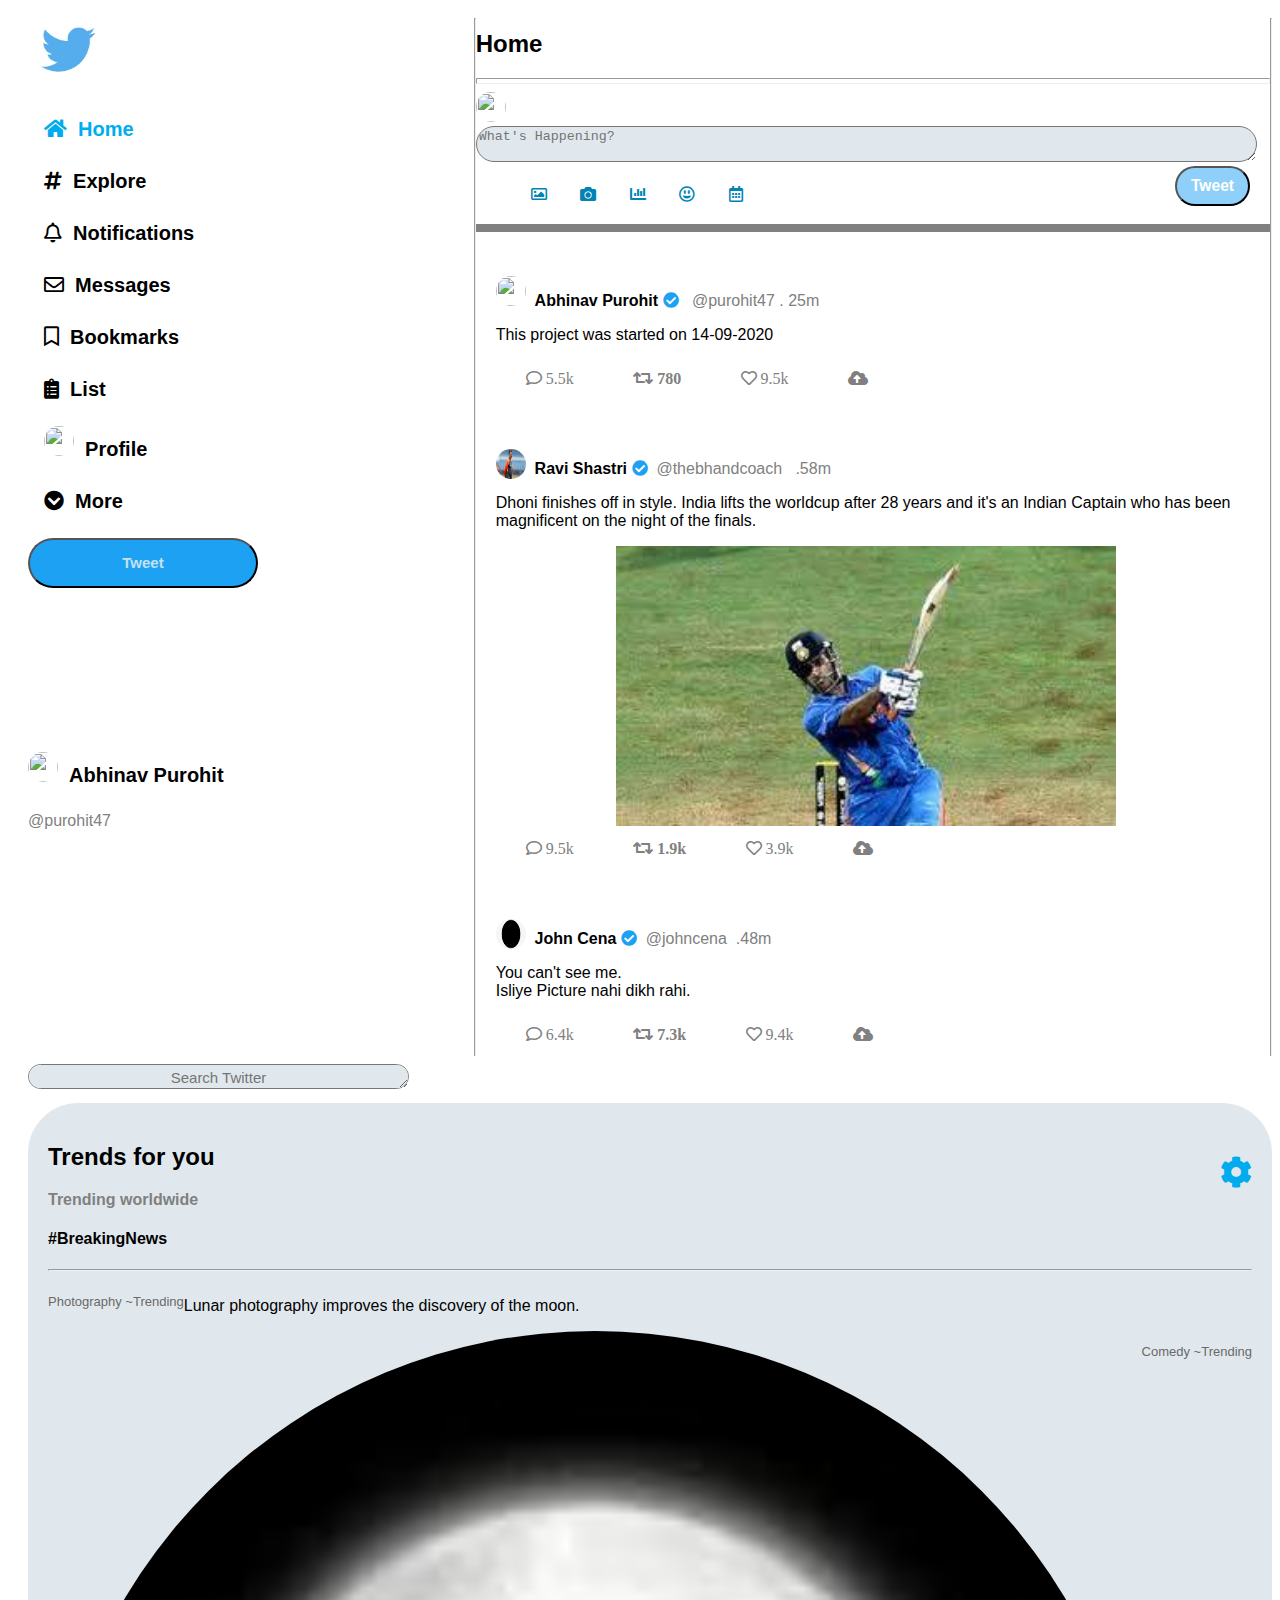
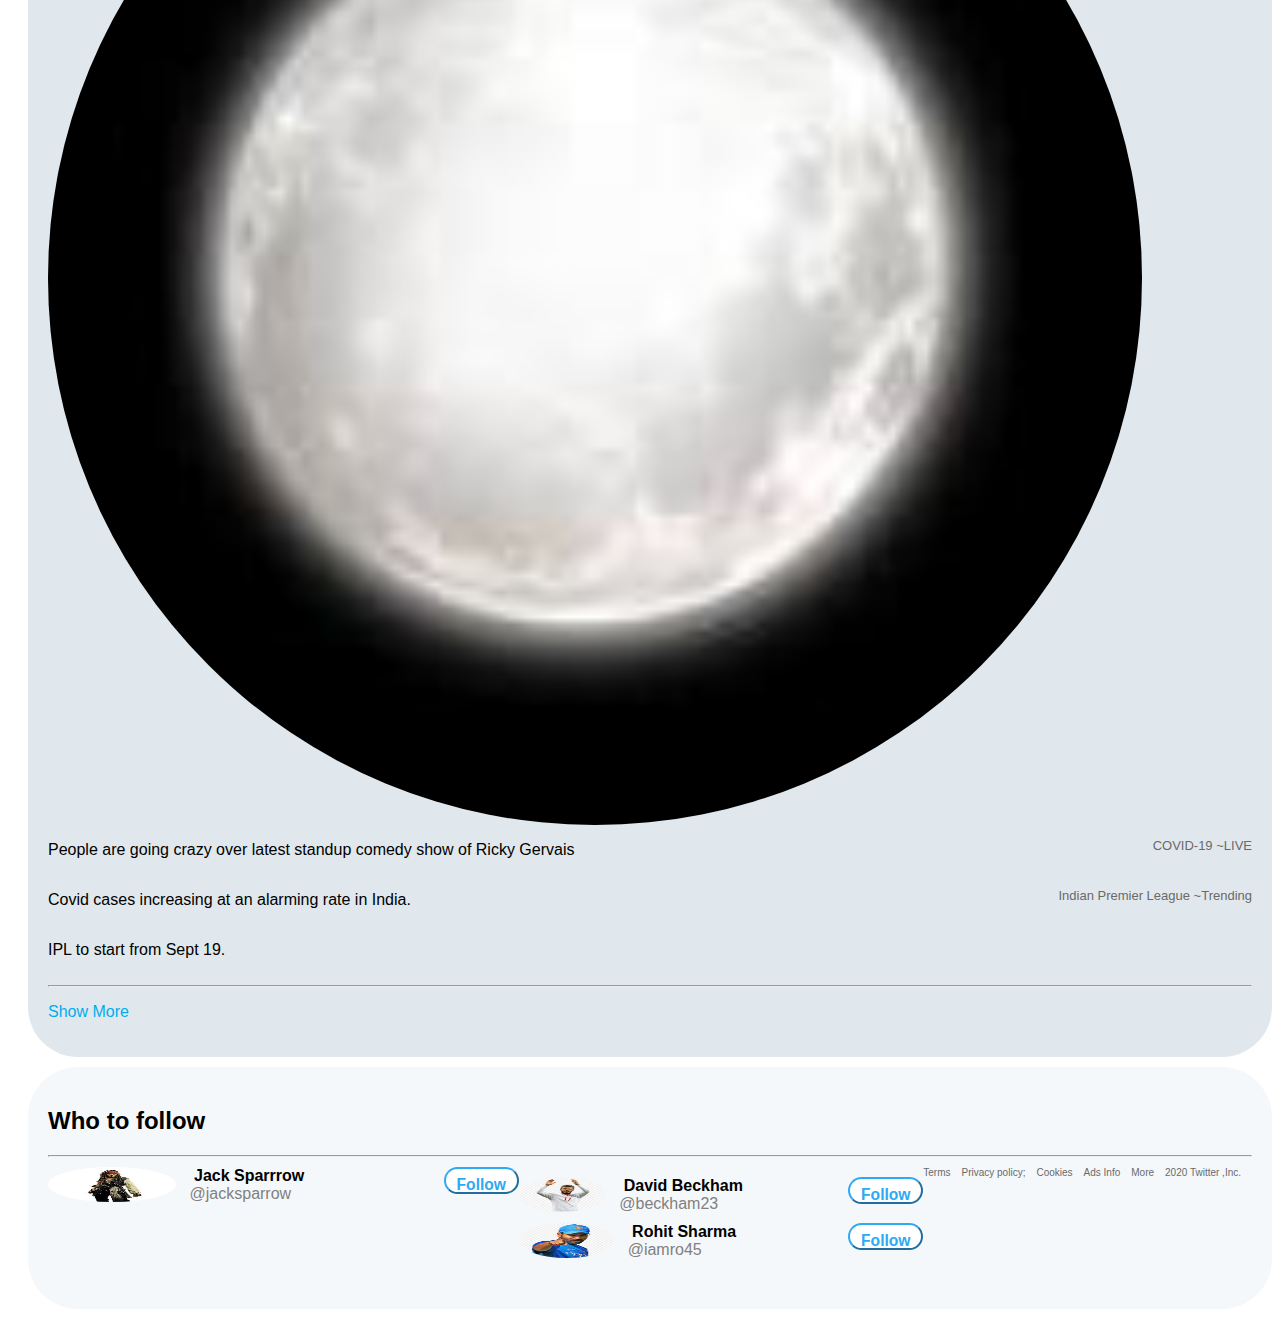
==== index.html @ 288c3674 "Initial Commit" ====
<!DOCTYPE html>
<html>

<head>
    <title>Twitter Clone(TD Project)</title>
    <meta charset="UTF-8">
    <meta name="viewport" content="width=device-width,initial-scale=1">
<meta http-equiv="X-UA-Compatible" content="IE=edge,chrome=1">
<meta name="HandheldFriendly" content="true">
    <link rel="stylesheet" href="css/styles.css">
    <link rel="stylesheet" href="css/all.css">
<style>
    
   
</style>
</head>

<body>

    <div class="row">
       <div class="side">
                <img src="image\twitter.jpeg" class="twittericon" height="21px"width="18px" >
               
                  
            <p><h2><a class="ani"><i class="fas fa-home home icon2"></i><strong class="ttb lg-hide md-hide sm-hide xs-hide">&nbsp;&nbsp;Home</strong></a></p> </h2>   
            <p><h2><a class="sideicon"><i class="fas fa-hashtag icon2"></i><strong class="textside lg-hide md-hide sm-hide xs-hide">&nbsp;&nbsp;Explore</strong></a></p></h2>
            <p><h2><a class="sideicon"><i class="far fa-bell icon2"></i><strong class="textside lg-hide md-hide sm-hide xs-hide">&nbsp;&nbsp;Notifications</strong ></a></p></h2>
           <p><h2><a class="sideicon"><i class="far fa-envelope icon2"></i><strong class="textside lg-hide md-hide sm-hide xs-hide">&nbsp;&nbsp;Messages</strong></a></p></h2>
           <p><h2><a class="sideicon"><i class="far fa-bookmark icon2"></i><strong class="textside lg-hide md-hide sm-hide xs-hide">&nbsp;&nbsp;Bookmarks</strong></a></p></h2>
          <p><h2><a class="sideicon"><i class="fas fa-clipboard-list icon2"></i><strong class="textside lg-hide md-hide sm-hide xs-hide">&nbsp;&nbsp;List</strong></a></p></h2>          
            <h2> <a class="sideicon"><img src="image/1.jpg" class="dp"><strong class="textside lg-hide md-hide sm-hide xs-hide">&nbsp;&nbsp;Profile </strong></a></i></p></h2>
           <p><h2><a class="sideicon"><i class="fas fa-chevron-circle-down icon2"></i><strong class="textside lg-hide md-hide sm-hide xs-hide">&nbsp;&nbsp;More</strong></a></p></h2>
            <button class="button"><i class="fas fa-feather-alt icon2 xl-hide"></i><h2 class="lg-hide md-hide sm-hide xs-hide">Tweet</h2></button>
            
            <br>
            <br>
            <br>
            <br>
            <br>
            <br>
            <br>
            <br>
            <br>
            <h2> <img src="image/1.jpg" class="dp"><strong class="dptext lg-hide md-hide sm-hide xs-hide">&nbsp;&nbsp;Abhinav Purohit </strong ></i></p></h2>
            <span class="use lg-hide md-hide sm-hide"> @purohit47 </span>
        </div>
        <hr width="1" size="auto">
        <div class="main">
           
            <h2>Home</h2>
            <hr size="8" width="100%">
           
            <img src="image/1.jpg" class="dp" height="40px"width="40px">
            <textarea placeholder="What's Happening?" cols="95" class="wh"></textarea>
          
            <div class="uppericon">

            
                <i class="far  fa-image pic"></i>
                <i class="fas fa-camera pic"></i>
                <i class="fas  fa-chart-bar pic"></i>
                <i class="far  fa-grin-alt pic"></i>
                <i class="far  fa-calendar-alt pic"></i>
            <button class="button2">
                <h3>Tweet</h3>
            </button>
           
        </div>

        <hr color="grey" size="10px">
            
            <div class="tweetcard">
           
                
            <p><img class="ppp"  src="image/1.jpg" ><strong>&nbsp;&nbsp;Abhinav Purohit&nbsp;<i class="fas fa-check-circle ac"></i></strong><span class="username">&nbsp;&nbsp; @purohit47&nbsp;. 25m</span></p>
                
                
        
            <p>This project was started on 14-09-2020</p>
           
            <i class="far fa-comment reactions1">&nbsp;5.5k</i>
            <i class="fas fa-retweet reactions1">&nbsp;780</i>
            <i class="far  fa-heart reactions3">&nbsp;9.5k</i>
            <i class="fas fa-cloud-upload-alt reactions1"></i>
        
        </div>
      
            <div class="tweetcard">
           <p><img class="ppp" src="image/ravi.jpg "><strong>&nbsp;&nbsp;Ravi Shastri&nbsp;<i class="fas fa-check-circle ac"></i></strong><span class="username">&nbsp;&nbsp;@thebhandcoach &nbsp; .58m</span> 
            
          
            <p> Dhoni finishes off in style. India lifts the worldcup after 28 years and it's an Indian Captain who has been magnificent on the night of the finals.  </p> 
          <img class="twi" src="image/dhoni.jpg" class="twi" height="290" width="300">
         
           <div>
             <i class="far  fa-comment reactions1">&nbsp;9.5k</i>
             <i class="fas fa-retweet reactions1">&nbsp;1.9k</i>
             <i class="far fa-heart reactions3">&nbsp;3.9k</i>
             <i class="fas fa-cloud-upload-alt reactions1"></i>
        </div>
        </div>
        <div class="tweetcard">
            <p><img class="ppp" src="image/black1.png" ><strong>&nbsp;&nbsp;John Cena <i class="fas fa-check-circle ac"></i></strong><span class="username">&nbsp;&nbsp;@johncena &nbsp;.48m</span>
            </p>
            <p>You can't see me.<br> Isliye Picture nahi dikh rahi.</p>
            
                <i class="far fa-comment reactions1">&nbsp;6.4k</i>
                <i class="fas fa-retweet reactions1">&nbsp;7.3k</i>
                <i class="far  fa-heart reactions3">&nbsp;9.4k</i>
                <i class="fas fa-cloud-upload-alt reactions1"></i>
            
        </div>
        </div>
          <hr width="1" size="auto">
        <div class="side sr md-hide sm-hide xs-hide">
            <div class="topnav">
              <textarea placeholder="Search Twitter" cols="40" class="search" ></textarea>
            </div>
            <div class="card">
                <h2><strong>
                    Trends for you
                </strong></h2>
              <i class="fas fa-2x fa-cog setting"></i>
                <strong class="trends">Trending worldwide</strong> <br>
                <h4>
                    <strong>
                        #BreakingNews
                    
                </h4></strong>
                <hr>
                <div class="row">
                 <p class="newstop">Photography ~Trending</p>   
                <p class="news">Lunar photography improves the discovery of the moon. </p> <img src="image/moon.jpg"class="newsimg" >
                <p class="newstop">Comedy ~Trending</p>
                <p class="news">People are going crazy over latest standup comedy show of Ricky Gervais</p>
                <p class="newstop">COVID-19 ~LIVE</p>
                <p class="news">Covid cases  increasing at an alarming rate in India. </p>
                <p class="newstop">Indian Premier League ~Trending</p>
                <p class="news">IPL to start from Sept 19.</p>
                            </div>
               
                <hr>
                <p class="show"> Show More</p>
            </div>
            <div class="card2">
                <h2><strong>
               Who to follow
                </strong> </h2><hr>
               <div class="row"> <img class="circular--square img" src="image/js.jpg" ><span class="id"><strong> &nbsp;&nbsp;&nbsp;&nbsp;Jack Sparrrow </strong><br>
               
               <span class="span2"> &nbsp;&nbsp;&nbsp;@jacksparrow </span></span>
               <button type="button" class="button3"><h3> Follow</button></h3> </button>
               

                  
            <div class="row"> <img class="circular--square img" src="image/db.jpg" ><span class="id"><strong> &nbsp;&nbsp;&nbsp;&nbsp;David Beckham</strong><br>
               
                <span class="span2"> &nbsp;&nbsp;&nbsp;@beckham23</span></span>
             <button class="button3">
                 <h3>Follow</h3>
             </button>
             <div class="row"> <img class="circular--square img" src="image/ro.jpg" ><span class="id"><strong> &nbsp;&nbsp;&nbsp;&nbsp;Rohit Sharma</strong><br>
               
                <span class="span2"> &nbsp;&nbsp;&nbsp;@iamro45</span></span>
             <button class="button3">
                 <h3>Follow</h3>
             </button>
             
        
        
        </div>
             
            </div>
            <span class="info">Terms</span>
            <span class="info">Privacy policy;</span>
            <span class="info">Cookies</span>
            <span class="info">Ads Info</span>
            <span class="info">More</span>
            <span class="info">2020 Twitter ,Inc.</span>
      
        </div>
        </div>
        

   
</body>

</html>
---- css/styles.css ----
* {
            box-sizing: border-box;
        }

.tweetcard:hover{
    background-color: #F5F8FA;
}
        body {
            font-family:Arial, Helvetica, sans-serif;
            margin: 30;
            font-size: 16px;
        }

        .ani{
            color: black;
            font-size: 20px;
            font-weight: 700;
            font-family: -apple-system, BlinkMacSystemFont, 'Segoe UI', Roboto, Oxygen, Ubuntu, Cantarell, 'Open Sans', 'Helvetica Neue', sans-serif;
            padding-bottom: 1.7rem;
            box-sizing: 190px;
            border-radius: 40px;
            padding-left: 1rem;
        }

        .ani:hover{
            background-color: #d7e8f3;
            color: #1DA1F2;
            border-radius: 2rem;
            padding: 1rem; 
            text-align: initial;
            
        }
        .sideicon{
            color: black;
            font-size: 20px;
            font-weight: 700;
            font-family: -apple-system, BlinkMacSystemFont, 'Segoe UI', Roboto, Oxygen, Ubuntu, Cantarell, 'Open Sans', 'Helvetica Neue', sans-serif;
            padding-bottom: 1.7rem;
            box-sizing: 190px;
            border-radius: 40px;
            padding-left: 1rem;
        }


        .sideicon:hover{
            background-color: #d7e8f3;
            color: #1DA1F2;
            border-radius: 2rem;
            padding: 1rem; 
            
        }

        .dptext{
            font-size: 20px;
        }

        .dp{
            border-radius: 50%;
            height: 30px;
            width: 30px;
            margin-bottom:-10px ; 
        }


        .home{
            color:#00acee ;
        }

        .use{
            color: gray;
            margin-top: 100px;
        }
        

        .username{
            color:grey;
        }
       
        .pic{   
            color: #0084b4;
            justify-content: space-between;
            height: 30px;
            width: 30px;
            margin-left: 5px;
            margin-right: 10px;
            margin-top: 20px;
        }     
        .pic:active,.pic:hover{
            background-color:lightblue;
              color: #1DA1F2;
            border-radius: 18px;
              box-sizing: 1px;
              background-origin: padding-box;
         
          }  

          .button3{

           margin-left:45px;
            border-color: #30A9F3;
            border-radius: 40px;
             background-color:#FFFFFF;  
             width: 75px;
             height: 27px;
             color: #30A9F3;
             line-height: 0px;
            
        }
        .button3:hover{
            background-color: #EDF0F2;
            
        }
          
/*
img { max-width: 100%; height: auto; }

/* Media Queries: Tablet Landscape 
@media screen and (max-width: 1060px) {
    #primary { width:67%; }
    #secondary { width:30%; margin-left:3%;}  
}

/* Media Queries: Tabled Portrait 
@media screen and (max-width: 768px) {
    #primary { width:100%; }
    #secondary { width:100%; margin:0; border:none; }
}*/

        .twi{
           height:280px;
           width: 500px;
           margin-left: 120px;
        }

        .uppericon{
            margin-left: 50px;
        }


        .icon2{
            font-family: Arial, Helvetica, sans-serif;
            font-weight: bold;
            
        }

        .trends{
            color: gray;
        }

        .button{
            background-color: #1DA1F2;
            color: #C3E2F5;
            border-radius: 40px;
            width: 230px;
            height: 50px;
            line-height: 0px;
            font-size: 10px;
        }
        .button:hover{
            background-color: #1A91DA;
        }

        .button2{
            background-color:#8ED0F9;
            color: #FFFFFF;
            border-radius: 250px;
            float: right;
            width: 75px;
            height: 40px;
           text-align: center;
           line-height: 0px;
           margin-right: 20px;
           
        }

        .setting{
            color: #00acee;
            float: right;
            margin-top: -35px;
        }

        .info{
            color: dimgray;
            font-size: 10px;
            margin-right: 11px;
        }

        .ac{
            color: #1DA1F2;
            float: center;
        }

        .reactions1{
            color: gray;
            justify-content: space-between;    
            margin-top: 10px;
            margin-left: 30px;
            margin-right: 25px;
        }
        .reactions1:hover{
            color:#1DA1F2;
        }
        .reactions3{
            color: gray;
            justify-content: space-between;    
            margin-top: 10px;
            margin-left: 30px;
            margin-right: 25px;
        }
        .reactions3:hover{
            color:red
        }
        

        .card2{
            background-color:#F5F8FA;
            padding:20px;
            margin-top: 10px;
            border-radius: 50px;
          
          }
        .card2:hover{
         background-color: #EDF0F2;
        }
.reactions2{
        display: flex;
    flex-direction:row ;
    justify-content: space-between;
    height: 30px;
    width: 30px;
    float: center;
    
            margin-right: 190px;
    }

    .news{
        flex:75%;
    }
     .newsimg{
         flex: 25%;
        height: auto;
        width: 30px;
         border-radius:  50%;
     }
     .ttb{
         color: hsl(197, 100%, 47%);
         font-size: 20px;
     }
     .textside{
         font-size: 20px;
     }
     
     .ppp{
        border-radius: 50%;
        height: 30px;
        width: 30px;
        margin-bottom: -5px;    
     }
        .icons{
            list-style: none;
            height: 40px;
            width: 20px;
        }
        .twittericon{

            height: 80px;
            width: 80px;

        }
        .row {
            display: flex;
            flex: 20rem;
            flex-wrap: wrap;
            color: black;
            margin-top: 10px;
            margin-bottom: 10px;
            
            
        }
        .newstop{
            margin-bottom: -10px;
            color: dimgrey;
            font-size: 13px;
            
        }
        .side {
            flex: 24%;
            background-color: white;
            padding-left: 20px;
            border-right: 5px;
            border-color: black;
        }
       
        .main {
            flex: 50%;
            background-color: white;
        }
        
        .border{
            border-right: 5px solid black;

            height: 100%;
        }
        
        
        
        
        
      .card{
        background-color: rgb(225, 232, 237);
          padding:20px;
          margin-top: 10px;
          border-radius: 50px;
        
         
      }
      .show{
          color: #00acee;
      }
      
      .tweetcard{
          background-color: rgb(255, 255, 255);
          padding:20px;
          margin-top: 5px;
         border-radius:10px ;
        }

        .info:hover{
            text-decoration: underline;
        }
        

    .wh{
        border-radius: 60px;
        color: gray;
        background-color: rgb(225, 232, 237);
    }

        
        .circular--square {
            border-radius: 50%;
            width: 35px;
            height: 35px;
          }
          .span2{
            color: gray; 
            flex:65%;
        }
          
          .img{
              flex: content;
          }
          .id{
              flex: content;
              margin-right: 10px;
          }
          .search{
            border-radius: 60px;
            color: gray;
            background-color: rgb(225, 232, 237);
            font-family: Arial, Helvetica, sans-serif;
            font-size: 15px;
            line-height: 22px; 
            text-align: center;
            height: 25px;
          }
            @media only screen and (min-width:1200px)
          {
              .xl-hide{
                 display: none !important;
              }
          }
          @media only screen and (max-width:1200px) and (min-width:1061px)
          {
              .lg-hide{
                 display: none;
              }
              .button{
                  width:40px;
                  height: 40px;
              }
              textarea{
                  width:90%;
              }
              .side{
                  flex:5%;
              }
              .main{
                  flex:50%;
              }
              .sr{
                  flex:20%
              }
          }
          @media only screen and (min-width:769px) and (max-width:1060px)
          {
              .md-hide{
                display:none;  
              }
              .button{
                  width:40px;
                  height: 40px;
              }
              .side{
                  flex:5%;
              }
              .main{
                  flex:80%;
              }
              textarea{
                  width:90%;
              }
          }
            @media only screen and (max-width:768px) and (min-width:569px)
          {
              .sm-hide{
                 display: none; 
              }
               .button{
                  width:40px;
                  height: 40px;
              }
                .side{
                  flex:5%;
              }
              .main{
                  flex:80%;
              }
              textarea{
                  width:90%;
              }
          }
           @media only screen and (max-width:576px)
          {
              .xs-hide{
                 display: none; 
              }
               .button{
                  width:40px;
                  height: 40px;
              }
                .side{
                  flex:2%;
              }
              .main{
                  flex:10%;
              }
              textarea{
                  width:90%;
              }
          }
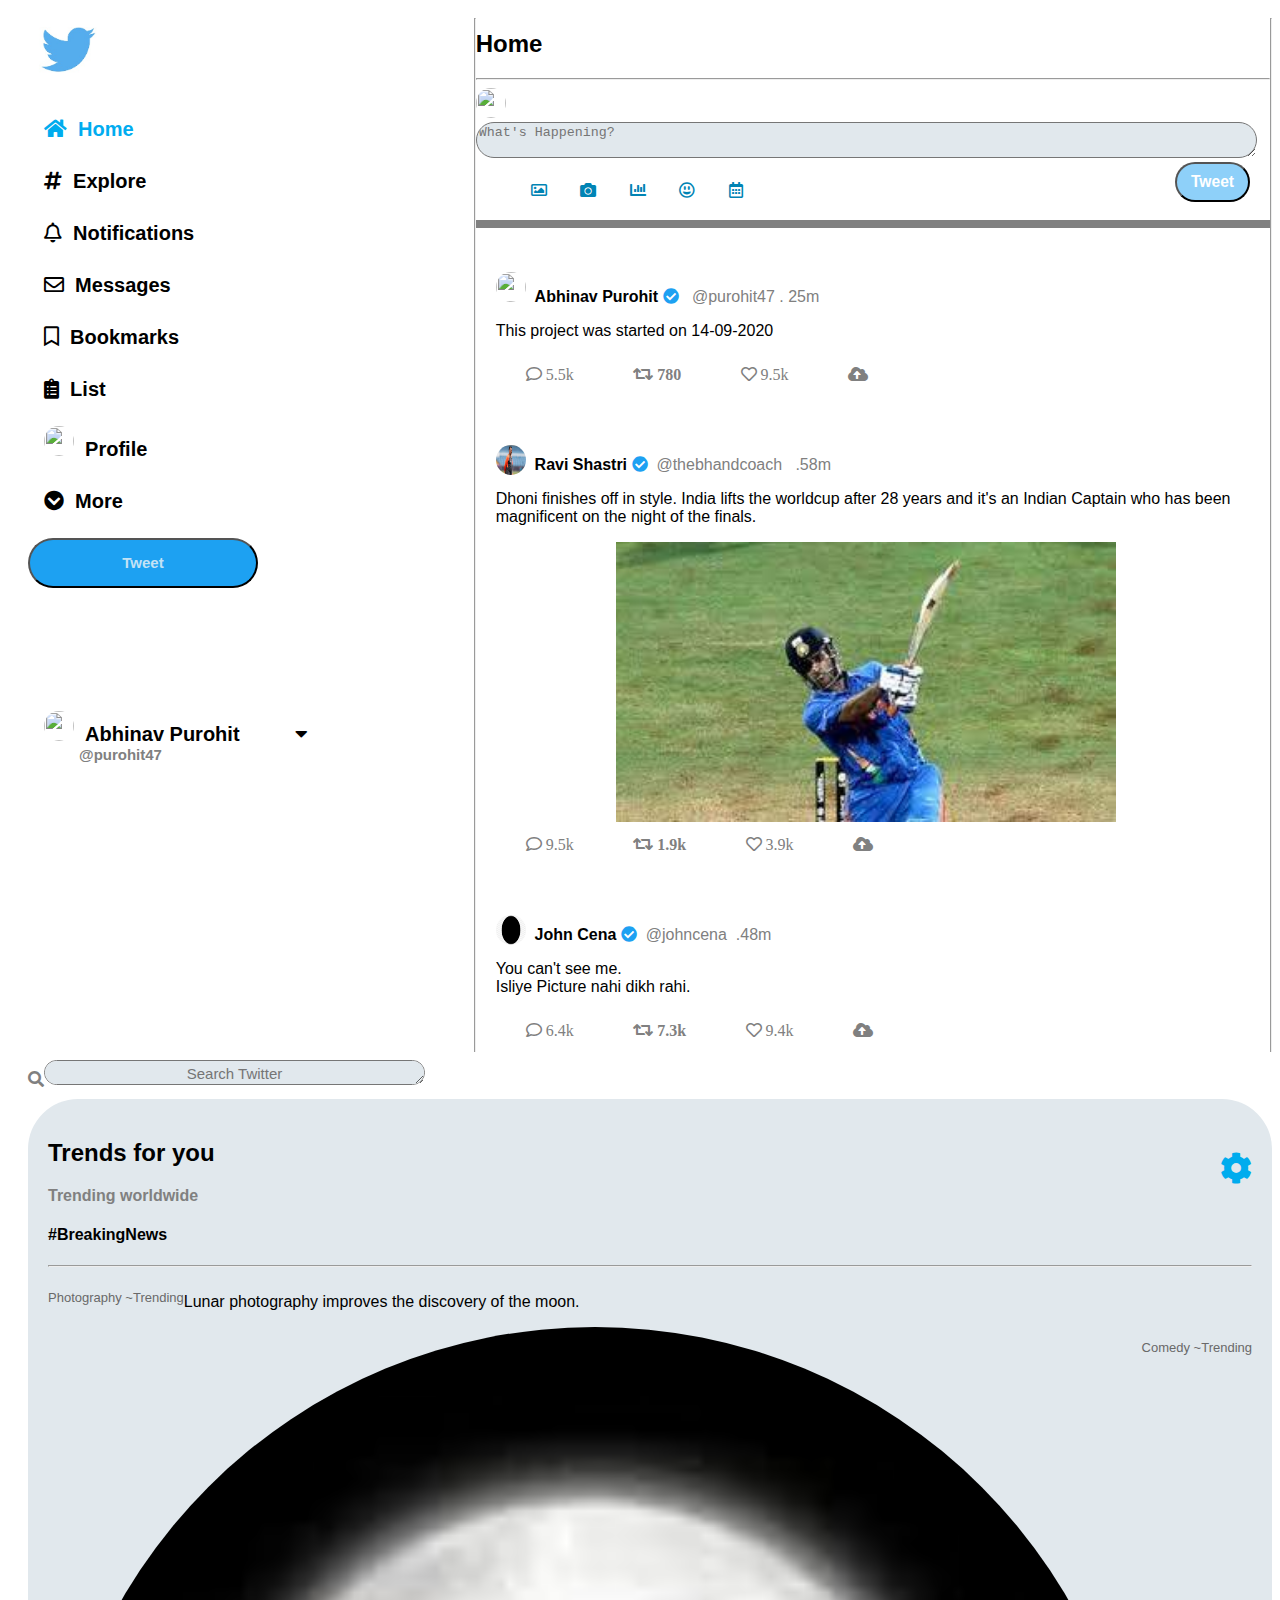
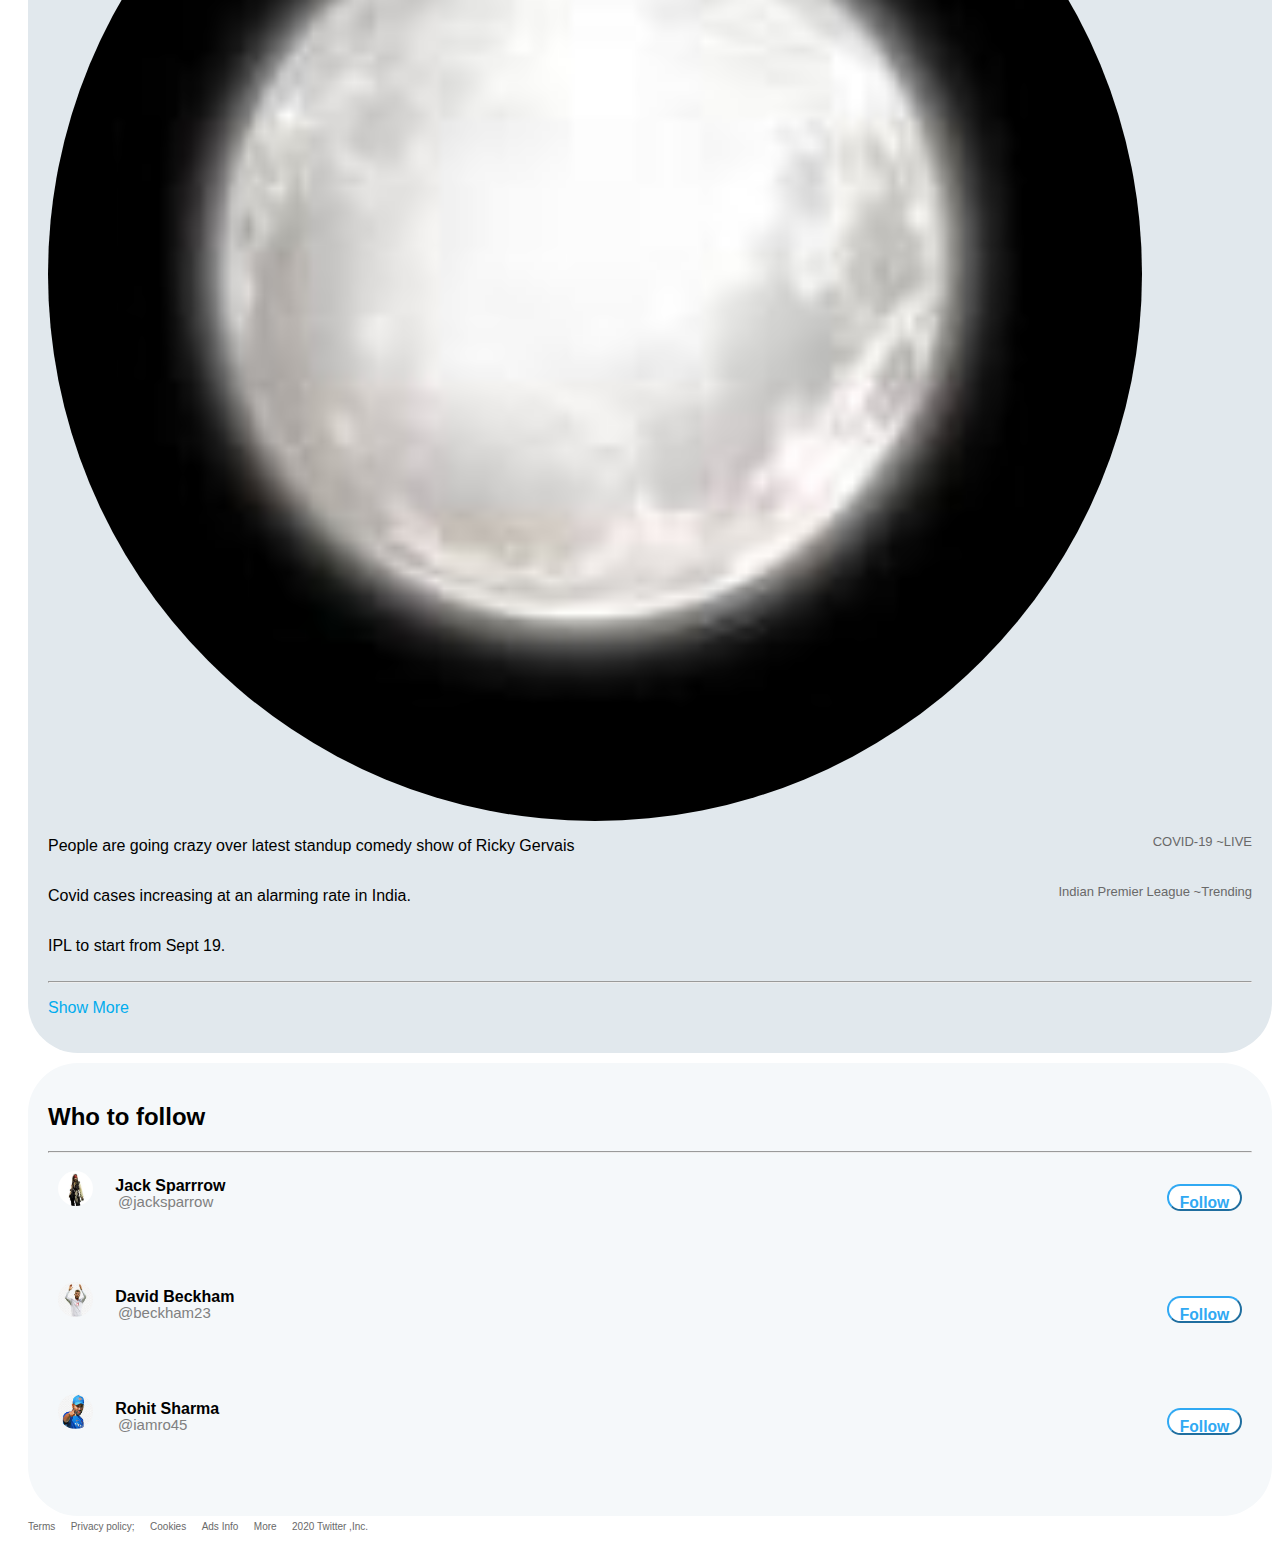
==== commit 8c81db65: "Update" ====
--- a/index.html
+++ b/index.html
@@ -40,16 +40,15 @@
             <br>
             <br>
             <br>
-            <br>
-            <br>
-            <h2> <img src="image/1.jpg" class="dp"><strong class="dptext lg-hide md-hide sm-hide xs-hide">&nbsp;&nbsp;Abhinav Purohit </strong ></i></p></h2>
-            <span class="use lg-hide md-hide sm-hide"> @purohit47 </span>
-        </div>
+           
+            <h3 class= "neechep"><img src="image/1.jpg" class="dp"><strong class="dptext lg-hide md-hide sm-hide xs-hide">&nbsp;&nbsp;Abhinav Purohit <i class="fas fa-caret-down dwn"></strong ></i></i></p>
+            <span class="use lg-hide md-hide sm-hide pop"> @purohit47 </span>
+        </h3></div>
         <hr width="1" size="auto">
         <div class="main">
            
             <h2>Home</h2>
-            <hr size="8" width="100%">
+            <hr size="2" width="100%">
            
             <img src="image/1.jpg" class="dp" height="40px"width="40px">
             <textarea placeholder="What's Happening?" cols="95" class="wh"></textarea>
@@ -112,10 +111,10 @@
             
         </div>
         </div>
-          <hr width="1" size="auto">
+          <hr class="sidewali" width="1" size="auto">
         <div class="side sr md-hide sm-hide xs-hide">
-            <div class="topnav">
-              <textarea placeholder="Search Twitter" cols="40" class="search" ></textarea>
+            <div class="topnav arr">
+                <i class="fas fa-search srch"><textarea  placeholder="Search Twitter" cols="40" class="search"  ></textarea></i> 
             </div>
             <div class="card">
                 <h2><strong>
@@ -147,29 +146,31 @@
                 <h2><strong>
                Who to follow
                 </strong> </h2><hr>
-               <div class="row"> <img class="circular--square img" src="image/js.jpg" ><span class="id"><strong> &nbsp;&nbsp;&nbsp;&nbsp;Jack Sparrrow </strong><br>
+               <div class="feedcard"><img class="circular--square img" src="image/js.jpg" ><span class="id"><strong> &nbsp;&nbsp;&nbsp;&nbsp;Jack Sparrrow </strong><br>
                
-               <span class="span2"> &nbsp;&nbsp;&nbsp;@jacksparrow </span></span>
-               <button type="button" class="button3"><h3> Follow</button></h3> </button>
+               <span class="span2"> &nbsp;&nbsp;&nbsp;<h4 class="uname">@jacksparrow </h4></span></span>
+               <button type="button" class="button3a"><h3> Follow</button></h3> </button>
+            </div> 
                
 
                   
-            <div class="row"> <img class="circular--square img" src="image/db.jpg" ><span class="id"><strong> &nbsp;&nbsp;&nbsp;&nbsp;David Beckham</strong><br>
+            <div class="feedcard"><img class="circular--square img" src="image/db.jpg" ><span class="id"><strong> &nbsp;&nbsp;&nbsp;&nbsp;David Beckham</strong><br>
                
-                <span class="span2"> &nbsp;&nbsp;&nbsp;@beckham23</span></span>
-             <button class="button3">
+                <span class="span2"> &nbsp;&nbsp;&nbsp;<h4 class="uname">@beckham23</h4></span></span>
+             <button class="button3b">
                  <h3>Follow</h3>
              </button>
-             <div class="row"> <img class="circular--square img" src="image/ro.jpg" ><span class="id"><strong> &nbsp;&nbsp;&nbsp;&nbsp;Rohit Sharma</strong><br>
+            </div>
+             <div class="feedcard"> <img class="circular--square img" src="image/ro.jpg" ><span class="id"><strong> &nbsp;&nbsp;&nbsp;&nbsp;Rohit Sharma</strong><br>
                
-                <span class="span2"> &nbsp;&nbsp;&nbsp;@iamro45</span></span>
-             <button class="button3">
+                <span class="span2"> &nbsp;&nbsp;&nbsp;<h4 class="uname">@iamro45</h4></span></span>
+             <button class="button3c">
                  <h3>Follow</h3>
              </button>
-             
+            </div>
         
         
-        </div>
+       
              
             </div>
             <span class="info">Terms</span>
--- a/css/styles.css
+++ b/css/styles.css
@@ -6,6 +6,11 @@
 .tweetcard:hover{
     background-color: #F5F8FA;
 }
+
+        
+        .arr{
+            padding-right: 10px;
+        }
         body {
             font-family:Arial, Helvetica, sans-serif;
             margin: 30;
@@ -95,9 +100,9 @@
          
           }  
 
-          .button3{
-
-           margin-left:45px;
+          .button3a{
+
+           margin-left:58px;
             border-color: #30A9F3;
             border-radius: 40px;
              background-color:#FFFFFF;  
@@ -105,27 +110,112 @@
              height: 27px;
              color: #30A9F3;
              line-height: 0px;
-            
-        }
-        .button3:hover{
+             float: right;
+             margin-top:-60px ;
+            
+        }
+        .button3b{
+
+            margin-left:50px;
+             border-color: #30A9F3;
+             border-radius: 40px;
+              background-color:#FFFFFF;  
+              width: 75px;
+              height: 27px;
+              color: #30A9F3;
+              line-height: 0px;
+              float: right;
+              margin-top:-60px ;
+             
+         }
+         .button3c{
+
+            margin-left:65px;
+             border-color: #30A9F3;
+             border-radius: 40px;
+              background-color:#FFFFFF;  
+              width: 75px;
+              height: 27px;
+              color: #30A9F3;
+              line-height: 0px;
+              float: right;
+              margin-top:-60px ;
+         }
+         .uname{
+            font-size: 15px;
+            font-weight: 280;
+            margin-left:60px;
+            margin-top: -20px;
+        }
+        .button3a:hover{
             background-color: #EDF0F2;
             
         }
+        .button3b:hover{
+            background-color: #EDF0F2;
+            
+        }
+        .button3c:hover{
+            background-color: #EDF0F2;
+            
+        }
+        .srch{
+            color: grey;
+        }
+        .dwn{
+            color: black;
+            margin-left:50px;
+        }
+        .pop{
+            position: relative;
+            bottom: 15px;
+            left: 35px;
+        }
+        .neechep{
+            color: black;
+            font-size: 15px;
+            font-weight: 700;
+            font-family: -apple-system, BlinkMacSystemFont, 'Segoe UI', Roboto, Oxygen, Ubuntu, Cantarell, 'Open Sans', 'Helvetica Neue', sans-serif;
+            padding-bottom: 1.7rem;
+            box-sizing: 190px;
+            border-radius: 40px;
+            padding-left: 1rem;
+        }
+        .neechep:hover{
+            background-color: #d7e8f3;
+            color: #1DA1F2;
+            border-radius: 2rem;
+            padding: 1rem; 
+        }
+        .feedcard{
+            background-color:#F5F8FA;
+            padding:10px;
+            
+           border-radius:10px ;
+         
+        }
+          .feedcard:hover{
+            background-color: #EDF0F2;
+            background-origin: padding-box;
+            
+        }
+        .form-description {
+            width: 175px;
+         }
+         
           
-/*
-img { max-width: 100%; height: auto; }
-
-/* Media Queries: Tablet Landscape 
-@media screen and (max-width: 1060px) {
-    #primary { width:67%; }
-    #secondary { width:30%; margin-left:3%;}  
-}
-
-/* Media Queries: Tabled Portrait 
-@media screen and (max-width: 768px) {
-    #primary { width:100%; }
-    #secondary { width:100%; margin:0; border:none; }
-}*/
+          
+        
+        .card2{
+            background-color:#F5F8FA;
+            padding:20px;
+            margin-top: 10px;
+            border-radius: 50px;
+            background-origin: padding-box;
+          
+          }
+        
+        
 
         .twi{
            height:280px;
@@ -213,17 +303,7 @@
         }
         
 
-        .card2{
-            background-color:#F5F8FA;
-            padding:20px;
-            margin-top: 10px;
-            border-radius: 50px;
-          
-          }
-        .card2:hover{
-         background-color: #EDF0F2;
-        }
-.reactions2{
+        .reactions2{
         display: flex;
     flex-direction:row ;
     justify-content: space-between;
@@ -342,19 +422,24 @@
             border-radius: 50%;
             width: 35px;
             height: 35px;
-          }
-          .span2{
-            color: gray; 
-            flex:65%;
-        }
-          
+           
+          }
+         
           .img{
               flex: content;
           }
           .id{
               flex: content;
               margin-right: 10px;
-          }
+              position: relative;
+              bottom: 15px;
+          }
+          .span2{
+            color: gray; 
+            margin-right: 10px;
+            bottom: 25px;
+            
+        }
           .search{
             border-radius: 60px;
             color: gray;
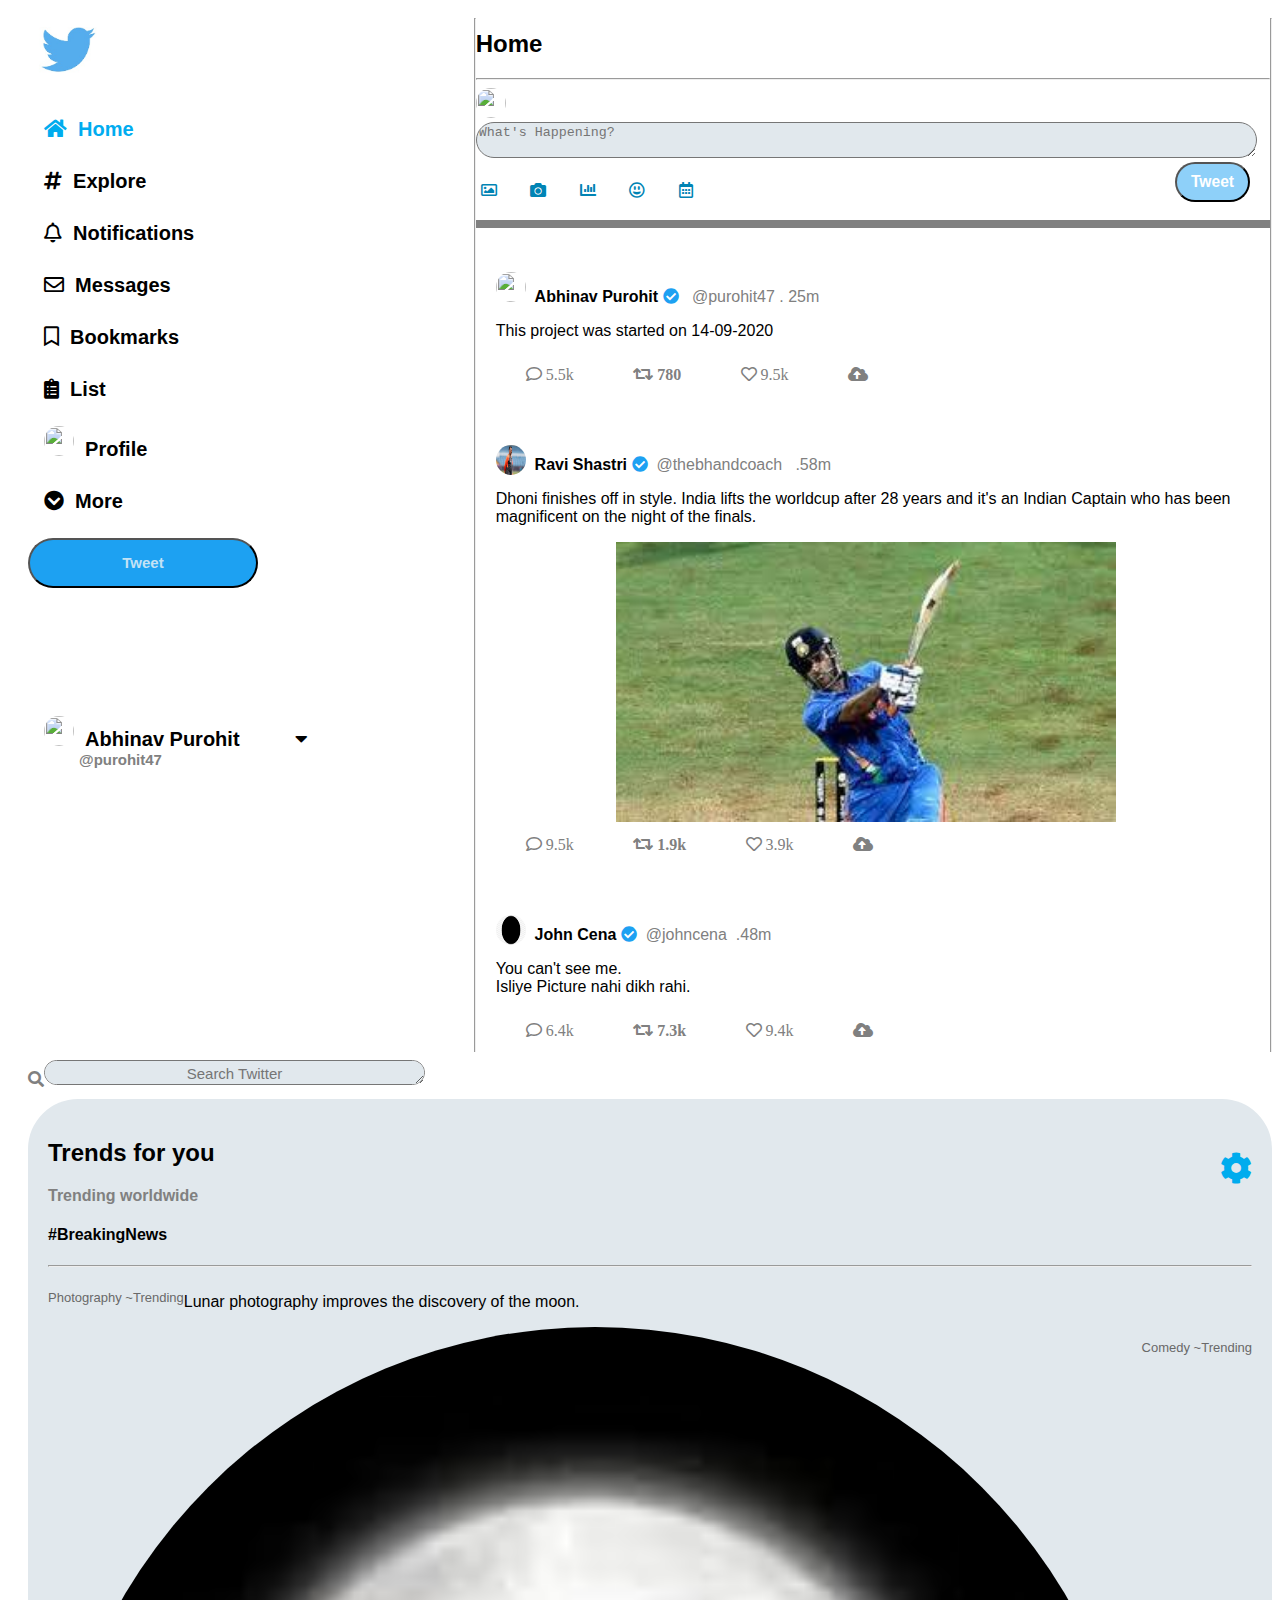
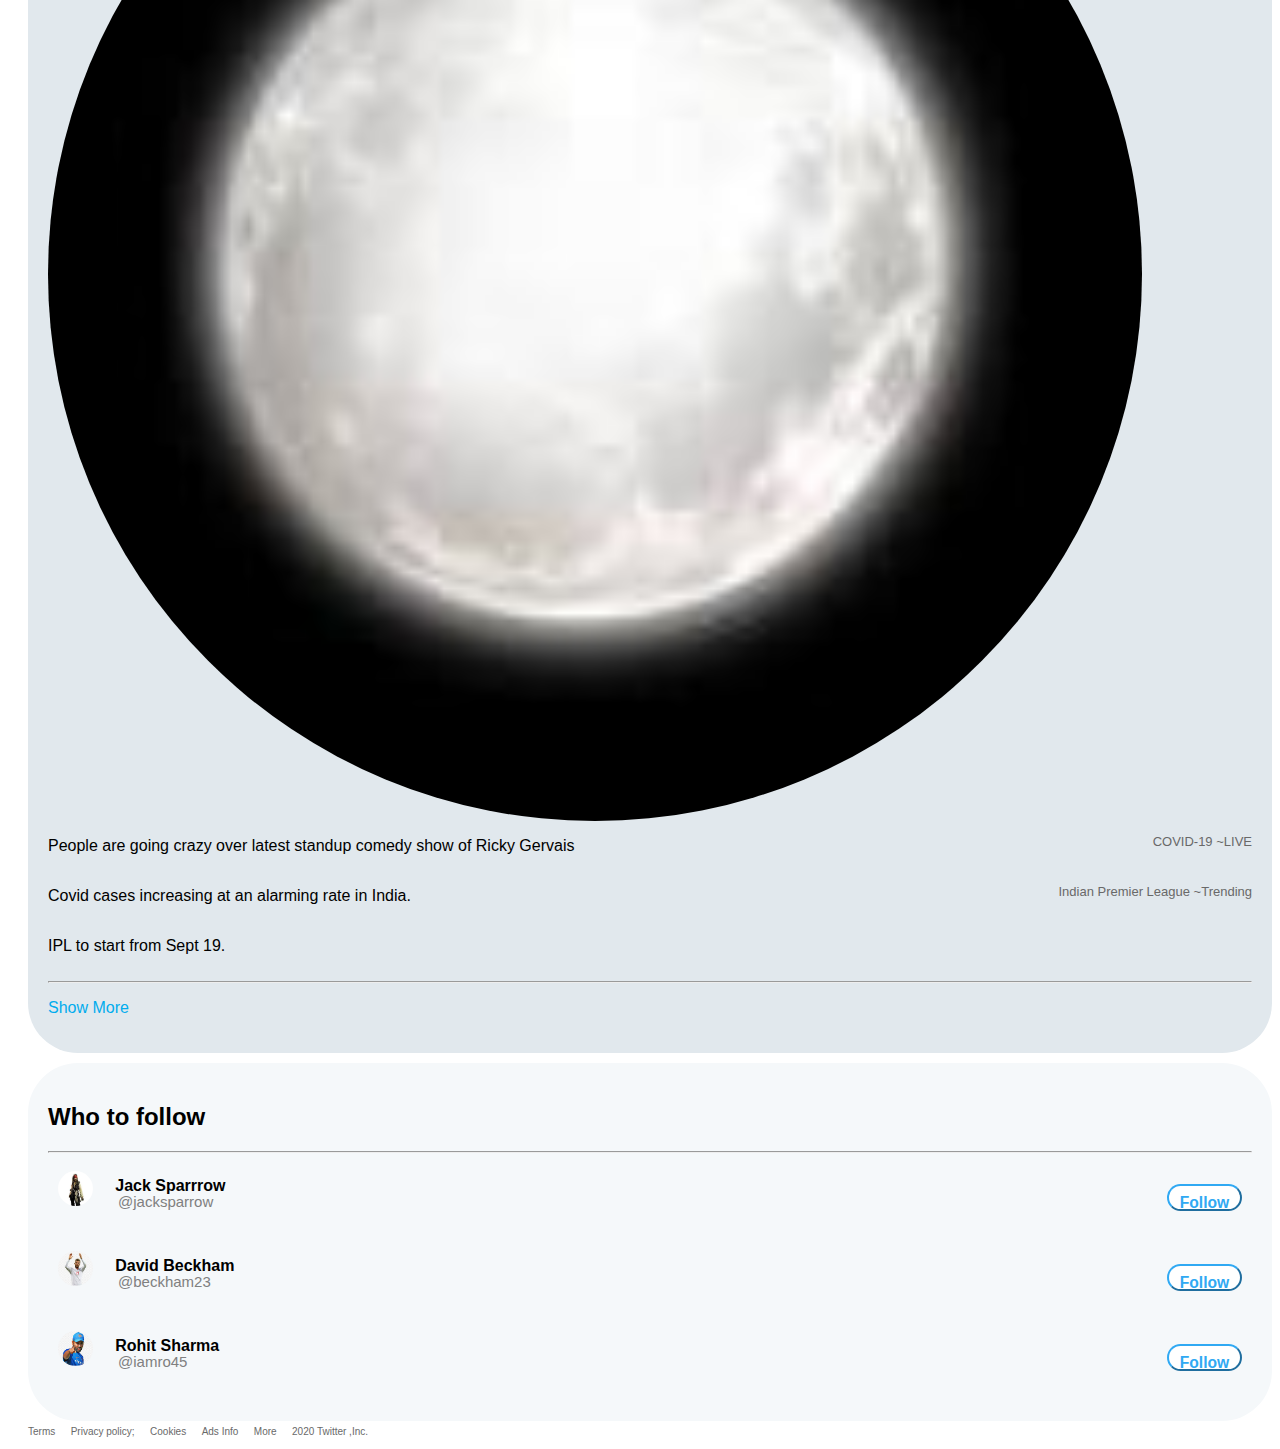
==== commit 8a55eeda: "Update" ====
--- a/index.html
+++ b/index.html
@@ -20,6 +20,7 @@
 
     <div class="row">
        <div class="side">
+           <div class="abc">
                 <img src="image\twitter.jpeg" class="twittericon" height="21px"width="18px" >
                
                   
@@ -42,8 +43,9 @@
             <br>
            
             <h3 class= "neechep"><img src="image/1.jpg" class="dp"><strong class="dptext lg-hide md-hide sm-hide xs-hide">&nbsp;&nbsp;Abhinav Purohit <i class="fas fa-caret-down dwn"></strong ></i></i></p>
-            <span class="use lg-hide md-hide sm-hide pop"> @purohit47 </span>
-        </h3></div>
+            <span class="use lg-hide md-hide xs-hide sm-hide pop"> @purohit47 </span>
+        </h3></div></div>
+    
         <hr width="1" size="auto">
         <div class="main">
            
@@ -53,7 +55,7 @@
             <img src="image/1.jpg" class="dp" height="40px"width="40px">
             <textarea placeholder="What's Happening?" cols="95" class="wh"></textarea>
           
-            <div class="uppericon">
+            
 
             
                 <i class="far  fa-image pic"></i>
@@ -65,7 +67,7 @@
                 <h3>Tweet</h3>
             </button>
            
-        </div>
+        
 
         <hr color="grey" size="10px">
             
--- a/css/styles.css
+++ b/css/styles.css
@@ -7,7 +7,10 @@
     background-color: #F5F8FA;
 }
 
-        
+        .abc{
+     
+            position: static;
+        }
         .arr{
             padding-right: 10px;
         }
@@ -46,7 +49,9 @@
             border-radius: 40px;
             padding-left: 1rem;
         }
-
+         .pic:hover{
+             color: cyan;
+         }
 
         .sideicon:hover{
             background-color: #d7e8f3;
@@ -176,21 +181,21 @@
             font-size: 15px;
             font-weight: 700;
             font-family: -apple-system, BlinkMacSystemFont, 'Segoe UI', Roboto, Oxygen, Ubuntu, Cantarell, 'Open Sans', 'Helvetica Neue', sans-serif;
-            padding-bottom: 1.7rem;
-            box-sizing: 190px;
+            width: 300px;
+            box-sizing: 170px;
             border-radius: 40px;
             padding-left: 1rem;
+            padding-top: 5px;
         }
         .neechep:hover{
             background-color: #d7e8f3;
             color: #1DA1F2;
-            border-radius: 2rem;
-            padding: 1rem; 
+         
         }
         .feedcard{
             background-color:#F5F8FA;
             padding:10px;
-            
+            height: 80px;
            border-radius:10px ;
          
         }
@@ -456,7 +461,7 @@
                  display: none !important;
               }
           }
-          @media only screen and (max-width:1200px) and (min-width:1061px)
+          @media only screen and (max-width:1208px) and (min-width:1061px)
           {
               .lg-hide{
                  display: none;
@@ -493,7 +498,10 @@
               .main{
                   flex:80%;
               }
-              textarea{
+            /*  .neechep:hover{
+                width: 60px;
+            }*/
+              .textarea{
                   width:90%;
               }
           }
@@ -502,13 +510,24 @@
               .sm-hide{
                  display: none; 
               }
+             /* .neechep:hover{
+                width: 60px;
+            }*/
+              .body{
+                  margin: 0px;
+              }
                .button{
                   width:40px;
                   height: 40px;
               }
+                .twi{
+                    width: 100%;
+                    margin-left: 10px;
+                }
                 .side{
                   flex:5%;
               }
+              
               .main{
                   flex:80%;
               }
@@ -521,10 +540,20 @@
               .xs-hide{
                  display: none; 
               }
+              /*.neechep:hover{
+                width: 60px;
+            }*/
+              .body{
+                margin: 0px;
+            }
                .button{
                   width:40px;
                   height: 40px;
               }
+              .twi{
+                width: 100%;
+                margin-left: 10px;
+            }
                 .side{
                   flex:2%;
               }
@@ -534,4 +563,5 @@
               textarea{
                   width:90%;
               }
-          }
+
+          }
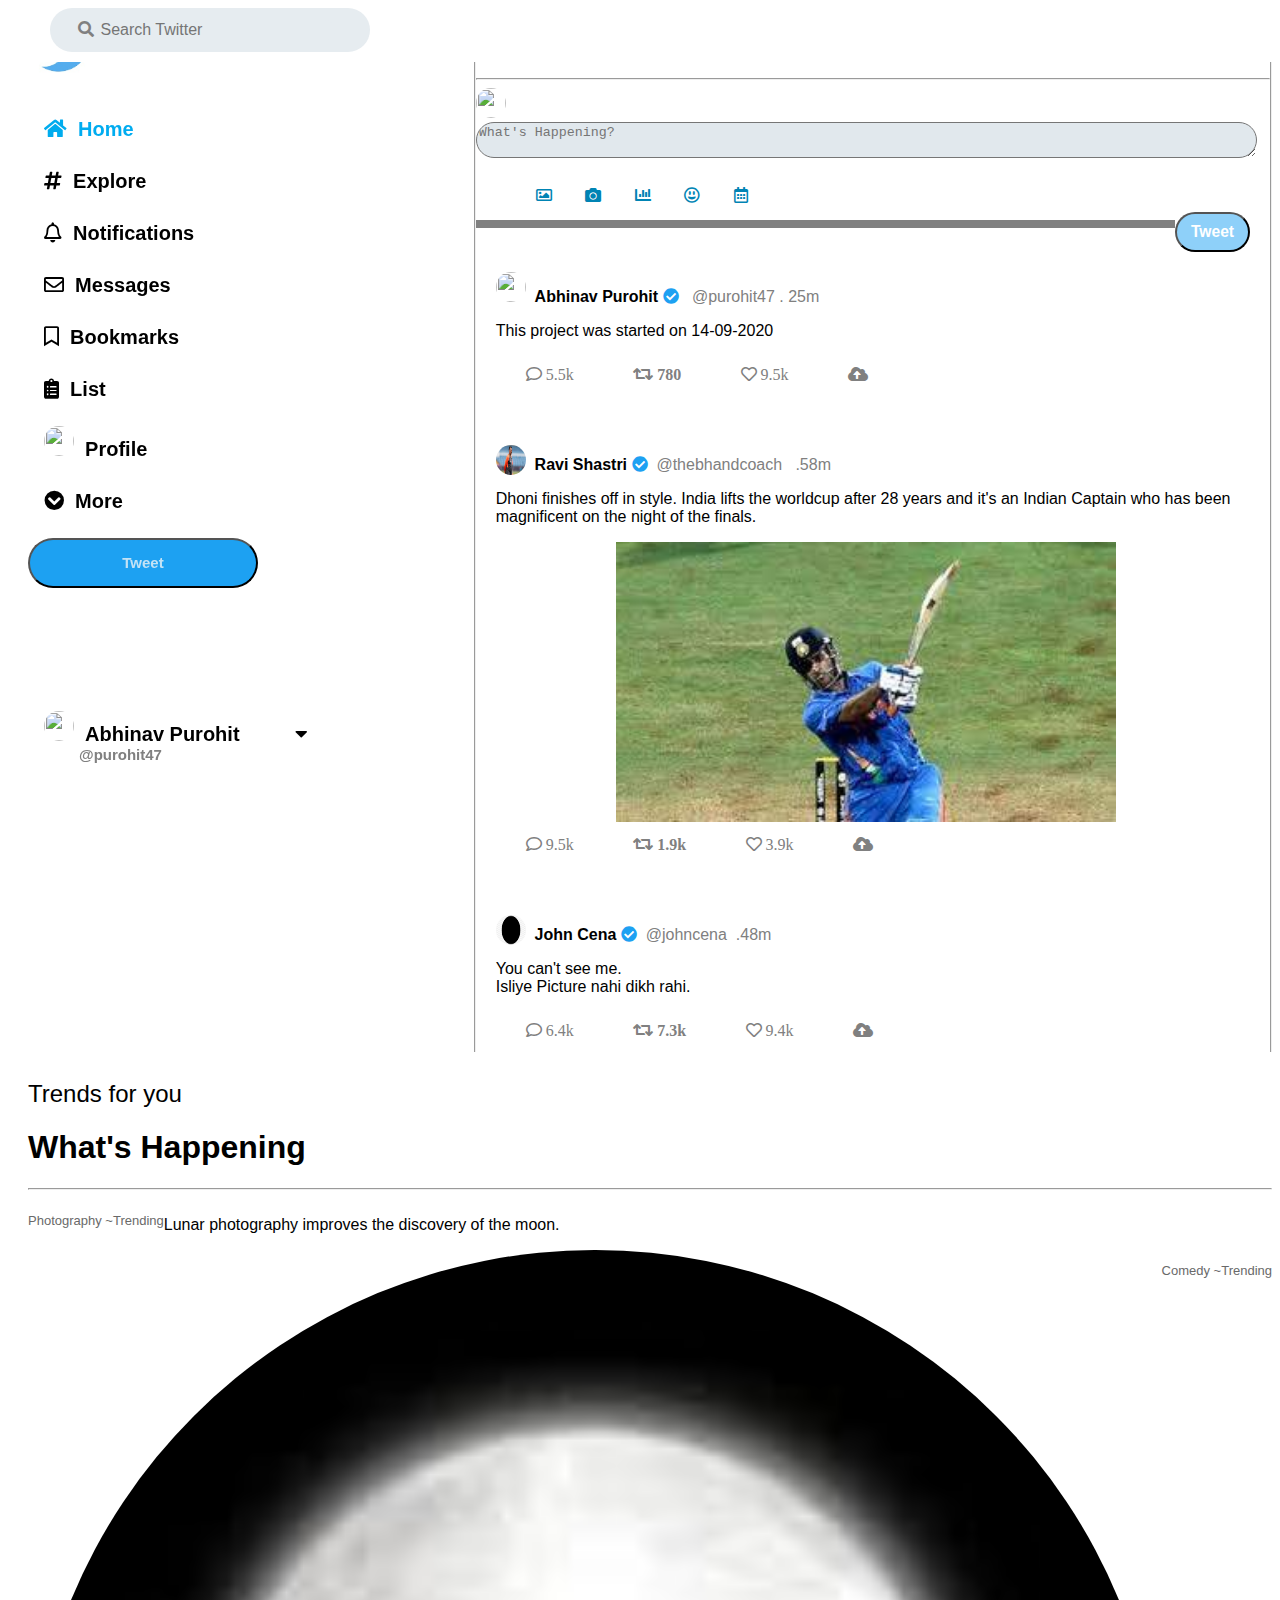
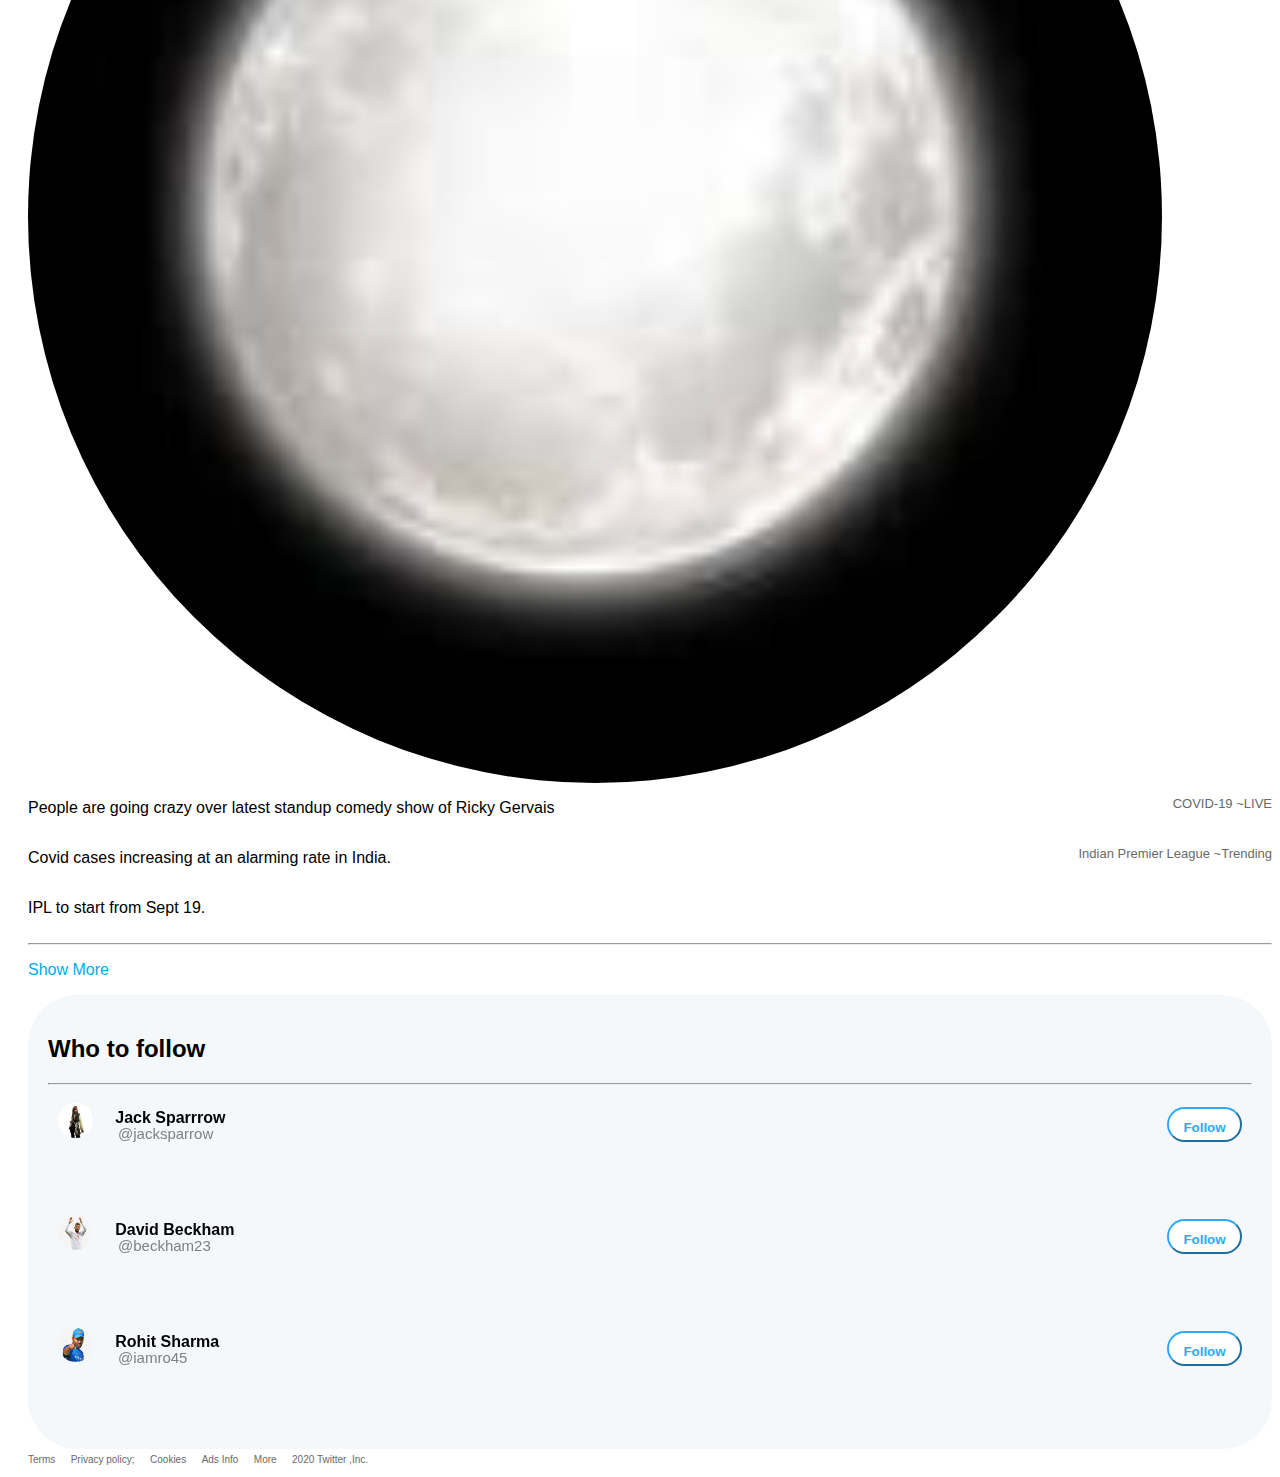
==== commit 6f4ddcf7: "Responsive" ====
--- a/index.html
+++ b/index.html
@@ -19,8 +19,8 @@
 <body>
 
     <div class="row">
-       <div class="side">
-           <div class="abc">
+       <div class="side xs-hide">
+           <div class="fixed">
                 <img src="image\twitter.jpeg" class="twittericon" height="21px"width="18px" >
                
                   
@@ -43,9 +43,9 @@
             <br>
            
             <h3 class= "neechep"><img src="image/1.jpg" class="dp"><strong class="dptext lg-hide md-hide sm-hide xs-hide">&nbsp;&nbsp;Abhinav Purohit <i class="fas fa-caret-down dwn"></strong ></i></i></p>
-            <span class="use lg-hide md-hide xs-hide sm-hide pop"> @purohit47 </span>
-        </h3></div></div>
-    
+            <span class="use lg-hide md-hide sm-hide pop"> @purohit47 </span>
+        </h3></div>
+    </div>
         <hr width="1" size="auto">
         <div class="main">
            
@@ -55,7 +55,7 @@
             <img src="image/1.jpg" class="dp" height="40px"width="40px">
             <textarea placeholder="What's Happening?" cols="95" class="wh"></textarea>
           
-            
+            <div class="uppericon">
 
             
                 <i class="far  fa-image pic"></i>
@@ -63,6 +63,7 @@
                 <i class="fas  fa-chart-bar pic"></i>
                 <i class="far  fa-grin-alt pic"></i>
                 <i class="far  fa-calendar-alt pic"></i>
+            </div>
             <button class="button2">
                 <h3>Tweet</h3>
             </button>
@@ -115,20 +116,21 @@
         </div>
           <hr class="sidewali" width="1" size="auto">
         <div class="side sr md-hide sm-hide xs-hide">
-            <div class="topnav arr">
-                <i class="fas fa-search srch"><textarea  placeholder="Search Twitter" cols="40" class="search"  ></textarea></i> 
-            </div>
-            <div class="card">
-                <h2><strong>
+            <section class="right-section">
+
+            <div class="search-main">
+                <div class="search-container">
+                    <i class="fa fa-search"></i>
+                    <input class="search-bar" type="text" placeholder="Search Twitter">
+                </div>      
+            </div>
+            <div class="row_right">
+                <h2><strong class="write">
                     Trends for you
                 </strong></h2>
-              <i class="fas fa-2x fa-cog setting"></i>
-                <strong class="trends">Trending worldwide</strong> <br>
-                <h4>
-                    <strong>
-                        #BreakingNews
-                    
-                </h4></strong>
+             
+                <h1><strong class="trends">What's Happening</strong> <br></h1>
+                
                 <hr>
                 <div class="row">
                  <p class="newstop">Photography ~Trending</p>   
@@ -139,7 +141,7 @@
                 <p class="news">Covid cases  increasing at an alarming rate in India. </p>
                 <p class="newstop">Indian Premier League ~Trending</p>
                 <p class="news">IPL to start from Sept 19.</p>
-                            </div>
+                </div>
                
                 <hr>
                 <p class="show"> Show More</p>
@@ -151,7 +153,7 @@
                <div class="feedcard"><img class="circular--square img" src="image/js.jpg" ><span class="id"><strong> &nbsp;&nbsp;&nbsp;&nbsp;Jack Sparrrow </strong><br>
                
                <span class="span2"> &nbsp;&nbsp;&nbsp;<h4 class="uname">@jacksparrow </h4></span></span>
-               <button type="button" class="button3a"><h3> Follow</button></h3> </button>
+               <button type="button" class="button3"><h4> Follow</button></h4> </button>
             </div> 
                
 
@@ -159,15 +161,15 @@
             <div class="feedcard"><img class="circular--square img" src="image/db.jpg" ><span class="id"><strong> &nbsp;&nbsp;&nbsp;&nbsp;David Beckham</strong><br>
                
                 <span class="span2"> &nbsp;&nbsp;&nbsp;<h4 class="uname">@beckham23</h4></span></span>
-             <button class="button3b">
-                 <h3>Follow</h3>
+             <button class="button3">
+                 <h4>Follow</h4>
              </button>
             </div>
              <div class="feedcard"> <img class="circular--square img" src="image/ro.jpg" ><span class="id"><strong> &nbsp;&nbsp;&nbsp;&nbsp;Rohit Sharma</strong><br>
                
                 <span class="span2"> &nbsp;&nbsp;&nbsp;<h4 class="uname">@iamro45</h4></span></span>
-             <button class="button3c">
-                 <h3>Follow</h3>
+             <button class="button3">
+                 <h4>Follow</h4>
              </button>
             </div>
         
@@ -184,8 +186,15 @@
       
         </div>
         </div>
-        
-
+    </section> 
+        <div class="bar xl-hide lg-hide md-hide sm-hide">
+            <i class="fas fa-home bi"></i>
+            <i class="fas fa-search bi"></i>
+            <i class="far fa-bell bi"></i>
+            <i class="far fa-envelope bi"></i>
+        </div>  
+    
+    
    
 </body>
 
--- a/css/styles.css
+++ b/css/styles.css
@@ -1,567 +1,614 @@
 
  * {
-            box-sizing: border-box;
-        }
+    box-sizing: border-box;
+}
 
 .tweetcard:hover{
-    background-color: #F5F8FA;
-}
-
-        .abc{
-     
-            position: static;
-        }
-        .arr{
-            padding-right: 10px;
-        }
-        body {
-            font-family:Arial, Helvetica, sans-serif;
-            margin: 30;
-            font-size: 16px;
-        }
-
-        .ani{
-            color: black;
-            font-size: 20px;
-            font-weight: 700;
-            font-family: -apple-system, BlinkMacSystemFont, 'Segoe UI', Roboto, Oxygen, Ubuntu, Cantarell, 'Open Sans', 'Helvetica Neue', sans-serif;
-            padding-bottom: 1.7rem;
-            box-sizing: 190px;
-            border-radius: 40px;
-            padding-left: 1rem;
-        }
-
-        .ani:hover{
-            background-color: #d7e8f3;
-            color: #1DA1F2;
-            border-radius: 2rem;
-            padding: 1rem; 
-            text-align: initial;
-            
-        }
-        .sideicon{
-            color: black;
-            font-size: 20px;
-            font-weight: 700;
-            font-family: -apple-system, BlinkMacSystemFont, 'Segoe UI', Roboto, Oxygen, Ubuntu, Cantarell, 'Open Sans', 'Helvetica Neue', sans-serif;
-            padding-bottom: 1.7rem;
-            box-sizing: 190px;
-            border-radius: 40px;
-            padding-left: 1rem;
-        }
-         .pic:hover{
-             color: cyan;
-         }
-
-        .sideicon:hover{
-            background-color: #d7e8f3;
-            color: #1DA1F2;
-            border-radius: 2rem;
-            padding: 1rem; 
-            
-        }
-
-        .dptext{
-            font-size: 20px;
-        }
-
-        .dp{
-            border-radius: 50%;
-            height: 30px;
-            width: 30px;
-            margin-bottom:-10px ; 
-        }
-
-
-        .home{
-            color:#00acee ;
-        }
-
-        .use{
-            color: gray;
-            margin-top: 100px;
-        }
-        
-
-        .username{
-            color:grey;
-        }
-       
-        .pic{   
-            color: #0084b4;
-            justify-content: space-between;
-            height: 30px;
-            width: 30px;
-            margin-left: 5px;
-            margin-right: 10px;
-            margin-top: 20px;
-        }     
-        .pic:active,.pic:hover{
-            background-color:lightblue;
-              color: #1DA1F2;
-            border-radius: 18px;
-              box-sizing: 1px;
-              background-origin: padding-box;
-         
-          }  
-
-          .button3a{
-
-           margin-left:58px;
-            border-color: #30A9F3;
-            border-radius: 40px;
-             background-color:#FFFFFF;  
-             width: 75px;
-             height: 27px;
-             color: #30A9F3;
-             line-height: 0px;
-             float: right;
-             margin-top:-60px ;
-            
-        }
-        .button3b{
-
-            margin-left:50px;
-             border-color: #30A9F3;
-             border-radius: 40px;
-              background-color:#FFFFFF;  
-              width: 75px;
-              height: 27px;
-              color: #30A9F3;
-              line-height: 0px;
-              float: right;
-              margin-top:-60px ;
-             
-         }
-         .button3c{
-
-            margin-left:65px;
-             border-color: #30A9F3;
-             border-radius: 40px;
-              background-color:#FFFFFF;  
-              width: 75px;
-              height: 27px;
-              color: #30A9F3;
-              line-height: 0px;
-              float: right;
-              margin-top:-60px ;
-         }
-         .uname{
-            font-size: 15px;
-            font-weight: 280;
-            margin-left:60px;
-            margin-top: -20px;
-        }
-        .button3a:hover{
-            background-color: #EDF0F2;
-            
-        }
-        .button3b:hover{
-            background-color: #EDF0F2;
-            
-        }
-        .button3c:hover{
-            background-color: #EDF0F2;
-            
-        }
-        .srch{
-            color: grey;
-        }
-        .dwn{
-            color: black;
-            margin-left:50px;
-        }
-        .pop{
-            position: relative;
-            bottom: 15px;
-            left: 35px;
-        }
-        .neechep{
-            color: black;
-            font-size: 15px;
-            font-weight: 700;
-            font-family: -apple-system, BlinkMacSystemFont, 'Segoe UI', Roboto, Oxygen, Ubuntu, Cantarell, 'Open Sans', 'Helvetica Neue', sans-serif;
-            width: 300px;
-            box-sizing: 170px;
-            border-radius: 40px;
-            padding-left: 1rem;
-            padding-top: 5px;
-        }
-        .neechep:hover{
-            background-color: #d7e8f3;
-            color: #1DA1F2;
-         
-        }
-        .feedcard{
-            background-color:#F5F8FA;
-            padding:10px;
-            height: 80px;
-           border-radius:10px ;
-         
-        }
-          .feedcard:hover{
-            background-color: #EDF0F2;
-            background-origin: padding-box;
-            
-        }
-        .form-description {
-            width: 175px;
-         }
-         
-          
-          
-        
-        .card2{
-            background-color:#F5F8FA;
-            padding:20px;
-            margin-top: 10px;
-            border-radius: 50px;
-            background-origin: padding-box;
-          
-          }
-        
-        
-
-        .twi{
-           height:280px;
-           width: 500px;
-           margin-left: 120px;
-        }
-
-        .uppericon{
-            margin-left: 50px;
-        }
-
-
-        .icon2{
-            font-family: Arial, Helvetica, sans-serif;
-            font-weight: bold;
-            
-        }
-
-        .trends{
-            color: gray;
-        }
-
-        .button{
-            background-color: #1DA1F2;
-            color: #C3E2F5;
-            border-radius: 40px;
-            width: 230px;
-            height: 50px;
-            line-height: 0px;
-            font-size: 10px;
-        }
-        .button:hover{
-            background-color: #1A91DA;
-        }
-
-        .button2{
-            background-color:#8ED0F9;
-            color: #FFFFFF;
-            border-radius: 250px;
-            float: right;
-            width: 75px;
-            height: 40px;
-           text-align: center;
-           line-height: 0px;
-           margin-right: 20px;
-           
-        }
-
-        .setting{
-            color: #00acee;
-            float: right;
-            margin-top: -35px;
-        }
-
-        .info{
-            color: dimgray;
-            font-size: 10px;
-            margin-right: 11px;
-        }
-
-        .ac{
-            color: #1DA1F2;
-            float: center;
-        }
-
-        .reactions1{
-            color: gray;
-            justify-content: space-between;    
-            margin-top: 10px;
-            margin-left: 30px;
-            margin-right: 25px;
-        }
-        .reactions1:hover{
-            color:#1DA1F2;
-        }
-        .reactions3{
-            color: gray;
-            justify-content: space-between;    
-            margin-top: 10px;
-            margin-left: 30px;
-            margin-right: 25px;
-        }
-        .reactions3:hover{
-            color:red
-        }
-        
-
-        .reactions2{
-        display: flex;
-    flex-direction:row ;
+background-color: #F5F8FA;
+}
+
+
+.arr{
+    padding-right: 10px;
+}
+body {
+    font-family:Arial, Helvetica, sans-serif;
+    margin: 30;
+    font-size: 16px;
+}
+
+.ani{
+    color: black;
+    font-size: 20px;
+    font-weight: 700;
+    font-family: -apple-system, BlinkMacSystemFont, 'Segoe UI', Roboto, Oxygen, Ubuntu, Cantarell, 'Open Sans', 'Helvetica Neue', sans-serif;
+    padding-bottom: 1.7rem;
+    box-sizing: 190px;
+    border-radius: 40px;
+    padding-left: 1rem;
+}
+
+.ani:hover{
+    background-color: #d7e8f3;
+    color: #1DA1F2;
+    border-radius: 2rem;
+    padding: 1rem; 
+    text-align: initial;
+    
+}
+.sideicon{
+    color: black;
+    font-size: 20px;
+    font-weight: 700;
+    font-family: -apple-system, BlinkMacSystemFont, 'Segoe UI', Roboto, Oxygen, Ubuntu, Cantarell, 'Open Sans', 'Helvetica Neue', sans-serif;
+    padding-bottom: 1.7rem;
+    box-sizing: 190px;
+    border-radius: 40px;
+    padding-left: 1rem;
+}
+
+
+
+.sideicon:hover{
+    background-color: #d7e8f3;
+    color: #1DA1F2;
+    border-radius: 2rem;
+    padding: 1rem; 
+    
+}
+
+.dptext{
+    font-size: 20px;
+}
+
+.dp{
+    border-radius: 50%;
+    height: 30px;
+    width: 30px;
+    margin-bottom:-10px ; 
+}
+
+
+.home{
+    color:#00acee ;
+}
+
+.use{
+    color: gray;
+    margin-top: 100px;
+}
+
+
+.username{
+    color:grey;
+}
+
+.pic{   
+    color: #0084b4;
     justify-content: space-between;
     height: 30px;
     width: 30px;
+    margin-left: 5px;
+    margin-right: 10px;
+    margin-top: 20px;
+    padding: 5px;
+}     
+.pic:hover{
+    background-color:lightblue;
+      color: #1DA1F2;
+      border-radius: 18px;
+ 
+  }  
+
+  .button3{
+
+   margin-left:58px;
+    border-color: #30A9F3;
+    border-radius: 40px;
+     background-color:#FFFFFF;  
+     width: 75px;
+     height:35px;
+     color: #30A9F3;
+     line-height: 0px;
+     float: right;
+     margin-top:-70px ;
+    
+}
+
+ .uname{
+    font-size: 15px;
+    font-weight: 280;
+    margin-left:60px;
+    margin-top: -20px;
+}
+.button3:hover{
+    background-color: #EDF0F2;
+    
+}
+
+.srch{
+    color: grey;
+}
+.dwn{
+    color: black;
+    margin-left:50px;
+}
+.pop{
+    position: relative;
+    bottom: 15px;
+    left: 35px;
+}
+.neechep{
+    color: black;
+    font-size: 15px;
+    font-weight: 700;
+    font-family: -apple-system, BlinkMacSystemFont, 'Segoe UI', Roboto, Oxygen, Ubuntu, Cantarell, 'Open Sans', 'Helvetica Neue', sans-serif;
+    box-sizing: 190px;
+    border-radius: 40px;
+    padding-left: 1rem;
+}
+.neechep:hover{
+    background-color: #d7e8f3;
+    color: #1DA1F2;
+
+}
+.feedcard{
+    background-color:#F5F8FA;
+    padding:10px;
+    
+   border-radius:10px ;
+ 
+}
+  .feedcard:hover{
+    background-color: #EDF0F2;
+    background-origin: padding-box;
+    
+}
+.form-description {
+    width: 175px;
+ }
+ 
+  
+  
+
+.card2{
+    background-color:#F5F8FA;
+    padding:20px;
+    margin-top: 10px;
+    border-radius: 50px;
+    background-origin: padding-box;
+  
+  }
+
+
+
+.twi{
+   height:280px;
+   width: 500px;
+   margin-left: 120px;
+}
+
+.uppericon{
+    margin-left: 50px;
+}
+
+
+.icon2{
+    font-family: Arial, Helvetica, sans-serif;
+    font-weight: bold;
+    
+}
+
+.trends{
+    color: gray;
+}
+
+.button{
+    background-color: #1DA1F2;
+    color: #C3E2F5;
+    border-radius: 40px;
+    width: 230px;
+    height: 50px;
+    line-height: 0px;
+    font-size: 10px;
+}
+.button:hover{
+    background-color: #1A91DA;
+}
+
+.button2{
+    background-color:#8ED0F9;
+    color: #FFFFFF;
+    border-radius: 250px;
+    float: right;
+    width: 75px;
+    height: 40px;
+   text-align: center;
+   line-height: 0px;
+   margin-right: 20px;
+   
+}
+
+.setting{
+    color: #00acee;
+    float: right;
+    margin-top: -35px;
+}
+
+.info{
+    color: dimgray;
+    font-size: 10px;
+    margin-right: 11px;
+}
+
+.ac{
+    color: #1DA1F2;
     float: center;
-    
-            margin-right: 190px;
-    }
-
-    .news{
-        flex:75%;
-    }
-     .newsimg{
-         flex: 25%;
-        height: auto;
-        width: 30px;
-         border-radius:  50%;
-     }
-     .ttb{
-         color: hsl(197, 100%, 47%);
-         font-size: 20px;
-     }
-     .textside{
-         font-size: 20px;
-     }
-     
-     .ppp{
-        border-radius: 50%;
-        height: 30px;
-        width: 30px;
-        margin-bottom: -5px;    
-     }
-        .icons{
-            list-style: none;
-            height: 40px;
-            width: 20px;
-        }
-        .twittericon{
-
-            height: 80px;
-            width: 80px;
-
-        }
-        .row {
-            display: flex;
-            flex: 20rem;
-            flex-wrap: wrap;
-            color: black;
-            margin-top: 10px;
-            margin-bottom: 10px;
-            
-            
-        }
-        .newstop{
-            margin-bottom: -10px;
-            color: dimgrey;
-            font-size: 13px;
-            
-        }
-        .side {
-            flex: 24%;
-            background-color: white;
-            padding-left: 20px;
-            border-right: 5px;
-            border-color: black;
-        }
-       
-        .main {
-            flex: 50%;
-            background-color: white;
-        }
-        
-        .border{
-            border-right: 5px solid black;
-
-            height: 100%;
-        }
-        
-        
-        
-        
-        
-      .card{
-        background-color: rgb(225, 232, 237);
-          padding:20px;
-          margin-top: 10px;
-          border-radius: 50px;
-        
+}
+
+.reactions1{
+    color: gray;
+    justify-content: space-between;    
+    margin-top: 10px;
+    margin-left: 30px;
+    margin-right: 25px;
+}
+.reactions1:hover{
+    color:#1DA1F2;
+}
+.reactions3{
+    color: gray;
+    justify-content: space-between;    
+    margin-top: 10px;
+    margin-left: 30px;
+    margin-right: 25px;
+}
+.reactions3:hover{
+    color:red
+}
+
+
+.reactions2{
+display: flex;
+flex-direction:row ;
+justify-content: space-between;
+height: 30px;
+width: 30px;
+float: center;
+
+    margin-right: 190px;
+}
+
+.news{
+flex:75%;
+}
+.newsimg{
+ flex: 25%;
+height: auto;
+width: 30px;
+ border-radius:  50%;
+}
+.ttb{
+ color: hsl(197, 100%, 47%);
+ font-size: 20px;
+}
+.textside{
+ font-size: 20px;
+}
+.write{
+    font-weight: 500;
+    margin-top: 50px;
+    color: black;
+
+}
+.trends{
+    color: black;
+}
+.ppp{
+border-radius: 50%;
+height: 30px;
+width: 30px;
+margin-bottom: -5px;    
+}
+.icons{
+    list-style: none;
+    height: 40px;
+    width: 20px;
+}
+.twittericon{
+
+    height: 80px;
+    width: 80px;
+
+}
+.row_right{
+    border-radius: 2px;
+    color: #F5F8FA;
+}
+.row {
+    display: flex;
+    flex: 20rem;
+    flex-wrap:wrap;
+    color: black;
+    margin-top: 10px;
+    margin-bottom: 10px;
+    
+    
+}
+.newstop{
+    margin-bottom: -10px;
+    color: dimgrey;
+    font-size: 13px;
+    
+}
+.side {
+    flex: 24%;
+    
+    background-color: white;
+    padding-left: 20px;
+    border-right: 5px;
+    border-color: black;
+}
+
+.main {
+    flex: 50%;
+    background-color: white;
+}
+
+.border{
+    border-right: 5px solid black;
+
+    height: 100%;
+}
+
+
+
+
+
+.card{
+background-color: rgb(225, 232, 237);
+  padding:20px;
+  margin-top: 10px;
+  border-radius: 50px;
+
+ 
+}
+.show{
+  color: #00acee;
+}
+
+.tweetcard{
+  background-color: rgb(255, 255, 255);
+  padding:20px;
+  margin-top: 5px;
+ border-radius:10px ;
+}
+
+.info:hover{
+    text-decoration: underline;
+}
+
+
+.wh{
+border-radius: 60px;
+color: gray;
+background-color: rgb(225, 232, 237);
+}
+
+
+.circular--square {
+    border-radius: 50%;
+    width: 35px;
+    height: 35px;
+   
+  }
+  .fixed{
+      position: fixed;
+  }
+ 
+  .img{
+      flex: content;
+  }
+  .id{
+      flex: content;
+      margin-right: 10px;
+      position: relative;
+      bottom: 15px;
+  }
+  .span2{
+    color: gray; 
+    margin-right: 10px;
+    bottom: 25px;
+    
+}
+  .search{
+    border-radius: 60px;
+    color: gray;
+    background-color: rgb(225, 232, 237);
+    font-family: Arial, Helvetica, sans-serif;
+    font-size: 15px;
+    line-height: 22px; 
+    text-align: center;
+    height: 25px;
+  }
+  .bar{
+       position: fixed;
+        left: 0;
+       bottom: 0;
+       padding-top:10px ;
+       padding-bottom: 10px;
+       width: 100%;
+       height: 30px;
+       line-height: 0px;
+       background-color:lightsalmon;
+       color: white;
+    text-align: center;
+  }
+  .bi{
+      color: lime;
+      margin-right: 70px;
+  }
+  .right-section {
+    flex: 1.7;
+  }
+  
+  .search-main {
+    position: fixed;
+    background-color: white;
+    top: 0;
+    width: 100%;
+  }
+  
+  .search-container {
+    top: 0;
+    width: 90%;
+    padding: 12px;
+    border-radius: 2rem;
+    border: none;
+    background-color: #e6ecf0;
+    color: grey;
+    width: 20rem;
+    margin: 0.5rem 120px 10px 22px;
+  }
+  
+  .fa-search {
+    margin-left: 1rem;
+  }
+  
+  .search-bar {
+    width: 80%;
+    outline: none;
+    border-radius: 2rem;
+    border: none;
+    background-color: #e6ecf0;
+    color: grey;
+    font-size: 1rem;
+  }
+  
+::-webkit-scrollbar {
+width: 10px;
+}
+
+::-webkit-scrollbar-track {
+background: #f1f1f1; 
+}
+
+::-webkit-scrollbar-thumb {
+background: #888; 
+}
+
+::-webkit-scrollbar-thumb:hover {
+background: #555; 
+}
+    @media only screen and (min-width:1200px)
+  {
+      .xl-hide{
+         display: none !important;
+      }
+  }
+  @media only screen and (max-width:1200px) and (min-width:1061px)
+  {
+      .lg-hide{
+         display: none;
+      }
+      .button{
+          width:40px;
+          height: 40px;
+      }
+      textarea{
+          width:90%;
+      }
+      .side{
+          flex:5%;
+      }
+      .main{
+          flex:50%;
+      }
+      .sr{
+          flex:20%
+      }
+  }
+  @media only screen and (min-width:769px) and (max-width:1060px)
+  {
+      .md-hide{
+        display:none;  
+      }
+      .button{
+          width:40px;
+          height: 40px;
+      }
+      .side{
+          flex:5%;
+      }
+      .main{
+          flex:80%;
+      }
+      textarea{
+          width:90%;
+      }
+      .twi{
+          width: 100%;
+          margin-left: 10px;
+      }
+      .neechep:hover{
          
-      }
-      .show{
-          color: #00acee;
-      }
-      
-      .tweetcard{
-          background-color: rgb(255, 255, 255);
-          padding:20px;
-          margin-top: 5px;
-         border-radius:10px ;
-        }
-
-        .info:hover{
-            text-decoration: underline;
-        }
-        
-
-    .wh{
-        border-radius: 60px;
-        color: gray;
-        background-color: rgb(225, 232, 237);
-    }
-
-        
-        .circular--square {
-            border-radius: 50%;
-            width: 35px;
-            height: 35px;
-           
-          }
-         
-          .img{
-              flex: content;
-          }
-          .id{
-              flex: content;
-              margin-right: 10px;
-              position: relative;
-              bottom: 15px;
-          }
-          .span2{
-            color: gray; 
-            margin-right: 10px;
-            bottom: 25px;
-            
-        }
-          .search{
-            border-radius: 60px;
-            color: gray;
-            background-color: rgb(225, 232, 237);
-            font-family: Arial, Helvetica, sans-serif;
-            font-size: 15px;
-            line-height: 22px; 
-            text-align: center;
-            height: 25px;
-          }
-            @media only screen and (min-width:1200px)
-          {
-              .xl-hide{
-                 display: none !important;
-              }
-          }
-          @media only screen and (max-width:1208px) and (min-width:1061px)
-          {
-              .lg-hide{
-                 display: none;
-              }
-              .button{
-                  width:40px;
-                  height: 40px;
-              }
-              textarea{
-                  width:90%;
-              }
-              .side{
-                  flex:5%;
-              }
-              .main{
-                  flex:50%;
-              }
-              .sr{
-                  flex:20%
-              }
-          }
-          @media only screen and (min-width:769px) and (max-width:1060px)
-          {
-              .md-hide{
-                display:none;  
-              }
-              .button{
-                  width:40px;
-                  height: 40px;
-              }
-              .side{
-                  flex:5%;
-              }
-              .main{
-                  flex:80%;
-              }
-            /*  .neechep:hover{
-                width: 60px;
-            }*/
-              .textarea{
-                  width:90%;
-              }
-          }
-            @media only screen and (max-width:768px) and (min-width:569px)
-          {
-              .sm-hide{
-                 display: none; 
-              }
-             /* .neechep:hover{
-                width: 60px;
-            }*/
-              .body{
-                  margin: 0px;
-              }
-               .button{
-                  width:40px;
-                  height: 40px;
-              }
-                .twi{
-                    width: 100%;
-                    margin-left: 10px;
-                }
-                .side{
-                  flex:5%;
-              }
-              
-              .main{
-                  flex:80%;
-              }
-              textarea{
-                  width:90%;
-              }
-          }
-           @media only screen and (max-width:576px)
-          {
-              .xs-hide{
-                 display: none; 
-              }
-              /*.neechep:hover{
-                width: 60px;
-            }*/
-              .body{
-                margin: 0px;
-            }
-               .button{
-                  width:40px;
-                  height: 40px;
-              }
-              .twi{
-                width: 100%;
-                margin-left: 10px;
-            }
-                .side{
-                  flex:2%;
-              }
-              .main{
-                  flex:10%;
-              }
-              textarea{
-                  width:90%;
-              }
-
-          }
+          width:60px;
+      }
+      .twittericon{
+         height:50px;
+         width: 50px;
+      }
+  }
+    @media only screen and (max-width:768px) and (min-width:577px)
+  {
+      .sm-hide{
+         display: none; 
+      }
+       .button{
+          width:40px;
+          height: 40px;
+      }
+        .side{
+          flex:5%;
+      }
+      .main{
+          flex:80%;
+      }
+      textarea{
+          width:90%;
+      }
+        .twi{
+          width: 100%;
+          margin-left: 10px;
+      }
+      .neechep:hover{
+          height: 30px;
+          width:60px;
+      }
+      .twittericon{
+         height:40px;
+         width: 40px;
+      }
+  }
+
+  
+   @media only screen and (max-width:576px)
+  {
+      .xs-hide{
+         display: none; 
+      }
+       .button{
+          width:40px;
+          height: 40px;
+      }
+      .main{
+          flex:100%;
+      }
+      textarea{
+          width:90%;
+      }
+        .twi{
+          width: 100%;
+          margin-left: 10px;
+      }
+  }
